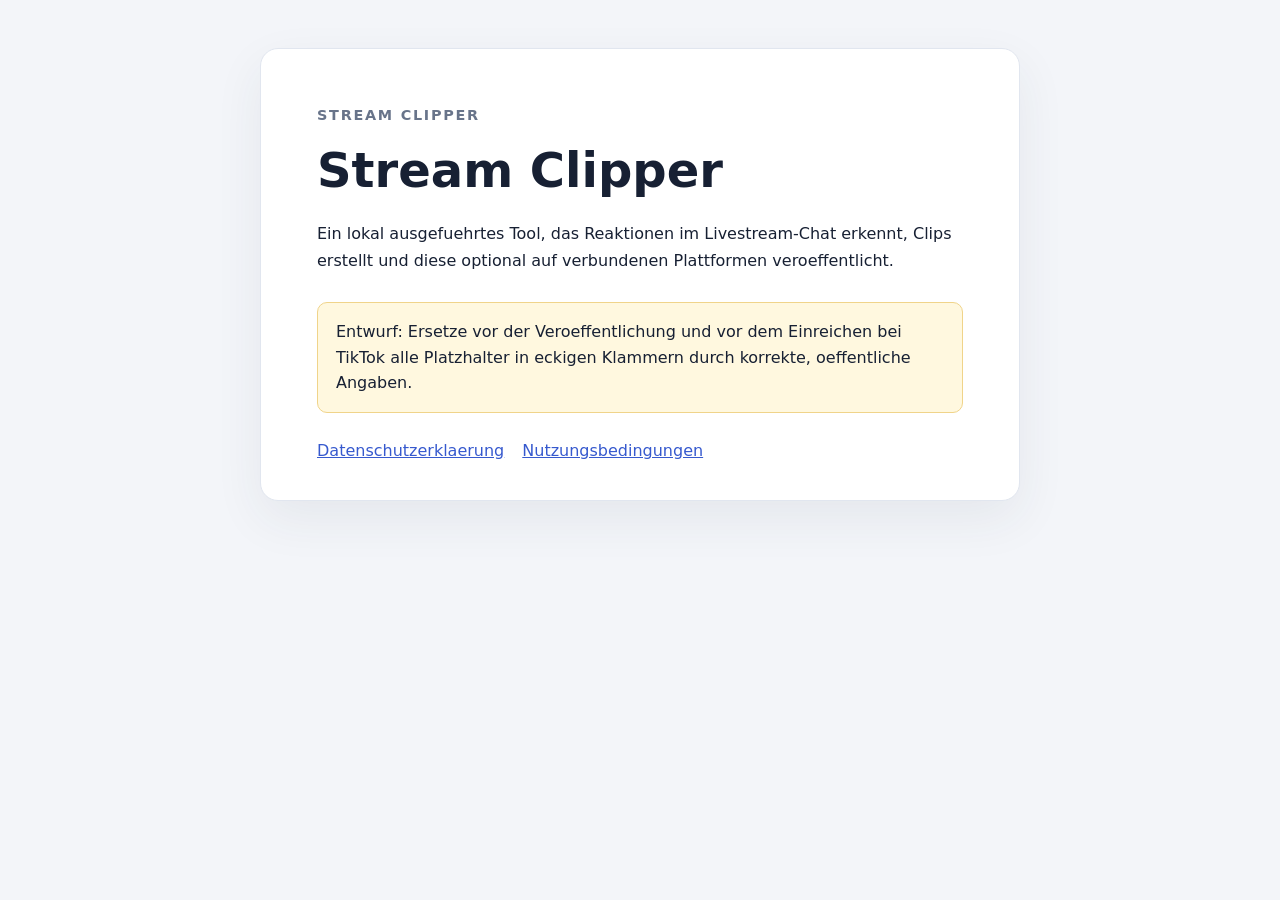
==== index.html @ a91fc9c5 "Add files via upload" ====
<!doctype html>
<html lang="de">
<head>
  <meta charset="utf-8">
  <meta name="viewport" content="width=device-width, initial-scale=1">
  <title>Stream Clipper</title>
  <link rel="stylesheet" href="style.css">
</head>
<body>
  <main>
    <p class="eyebrow">STREAM CLIPPER</p>
    <h1>Stream Clipper</h1>
    <p>Ein lokal ausgefuehrtes Tool, das Reaktionen im Livestream-Chat erkennt, Clips erstellt und diese optional auf verbundenen Plattformen veroeffentlicht.</p>
    <aside class="notice">
      Entwurf: Ersetze vor der Veroeffentlichung und vor dem Einreichen bei TikTok alle Platzhalter in eckigen Klammern durch korrekte, oeffentliche Angaben.
    </aside>
    <nav aria-label="Rechtliche Informationen">
      <a href="privacy.html">Datenschutzerklaerung</a>
      <a href="terms.html">Nutzungsbedingungen</a>
    </nav>
  </main>
</body>
</html>
---- style.css ----
:root {
  color-scheme: light;
  font-family: system-ui, -apple-system, "Segoe UI", sans-serif;
  color: #172033;
  background: #f3f5f9;
  font-synthesis: none;
  text-rendering: optimizeLegibility;
}

* {
  box-sizing: border-box;
}

body {
  margin: 0;
  padding: 48px 20px;
}

main {
  width: min(100%, 760px);
  margin: 0 auto;
  padding: 40px clamp(22px, 6vw, 56px);
  border: 1px solid #e1e6ef;
  border-radius: 18px;
  background: #fff;
  box-shadow: 0 18px 50px #26334b12;
}

h1,
h2 {
  line-height: 1.2;
}

h1 {
  margin: 12px 0 20px;
  font-size: clamp(2rem, 6vw, 3rem);
}

h2 {
  margin-top: 32px;
  font-size: 1.2rem;
}

p,
li {
  line-height: 1.7;
}

a {
  color: #3659ce;
}

.eyebrow,
.updated {
  color: #68748a;
  font-size: 0.9rem;
}

.eyebrow {
  font-weight: 700;
  letter-spacing: 0.12em;
}

.notice {
  margin: 28px 0;
  padding: 16px 18px;
  border: 1px solid #f0d48a;
  border-radius: 10px;
  background: #fff8df;
  line-height: 1.6;
}

nav {
  display: flex;
  flex-wrap: wrap;
  gap: 18px;
}
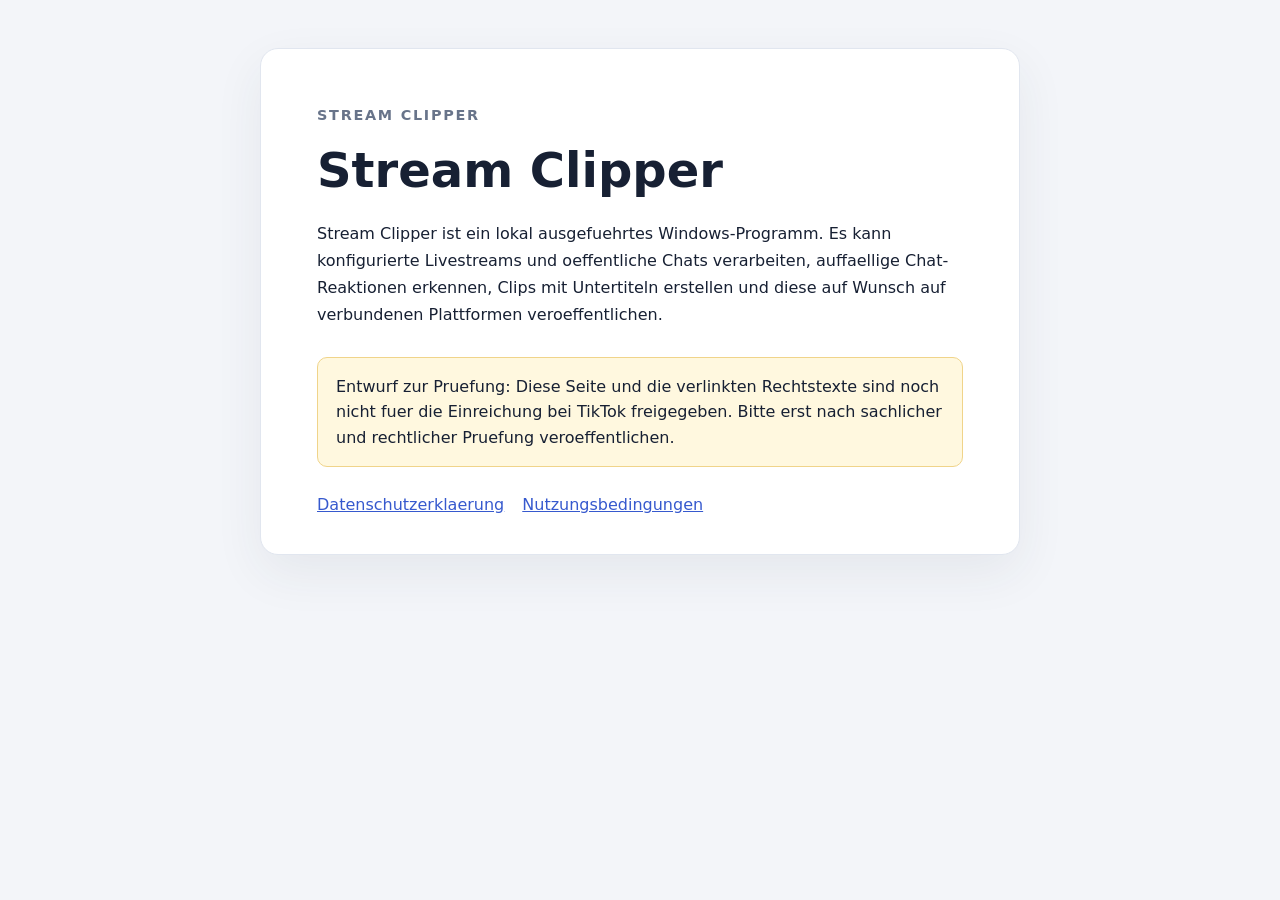
==== commit 4369a206: "Update homepage with revised description" ====
--- a/index.html
+++ b/index.html
@@ -10,9 +10,9 @@
   <main>
     <p class="eyebrow">STREAM CLIPPER</p>
     <h1>Stream Clipper</h1>
-    <p>Ein lokal ausgefuehrtes Tool, das Reaktionen im Livestream-Chat erkennt, Clips erstellt und diese optional auf verbundenen Plattformen veroeffentlicht.</p>
+    <p>Stream Clipper ist ein lokal ausgefuehrtes Windows-Programm. Es kann konfigurierte Livestreams und oeffentliche Chats verarbeiten, auffaellige Chat-Reaktionen erkennen, Clips mit Untertiteln erstellen und diese auf Wunsch auf verbundenen Plattformen veroeffentlichen.</p>
     <aside class="notice">
-      Entwurf: Ersetze vor der Veroeffentlichung und vor dem Einreichen bei TikTok alle Platzhalter in eckigen Klammern durch korrekte, oeffentliche Angaben.
+      Entwurf zur Pruefung: Diese Seite und die verlinkten Rechtstexte sind noch nicht fuer die Einreichung bei TikTok freigegeben. Bitte erst nach sachlicher und rechtlicher Pruefung veroeffentlichen.
     </aside>
     <nav aria-label="Rechtliche Informationen">
       <a href="privacy.html">Datenschutzerklaerung</a>
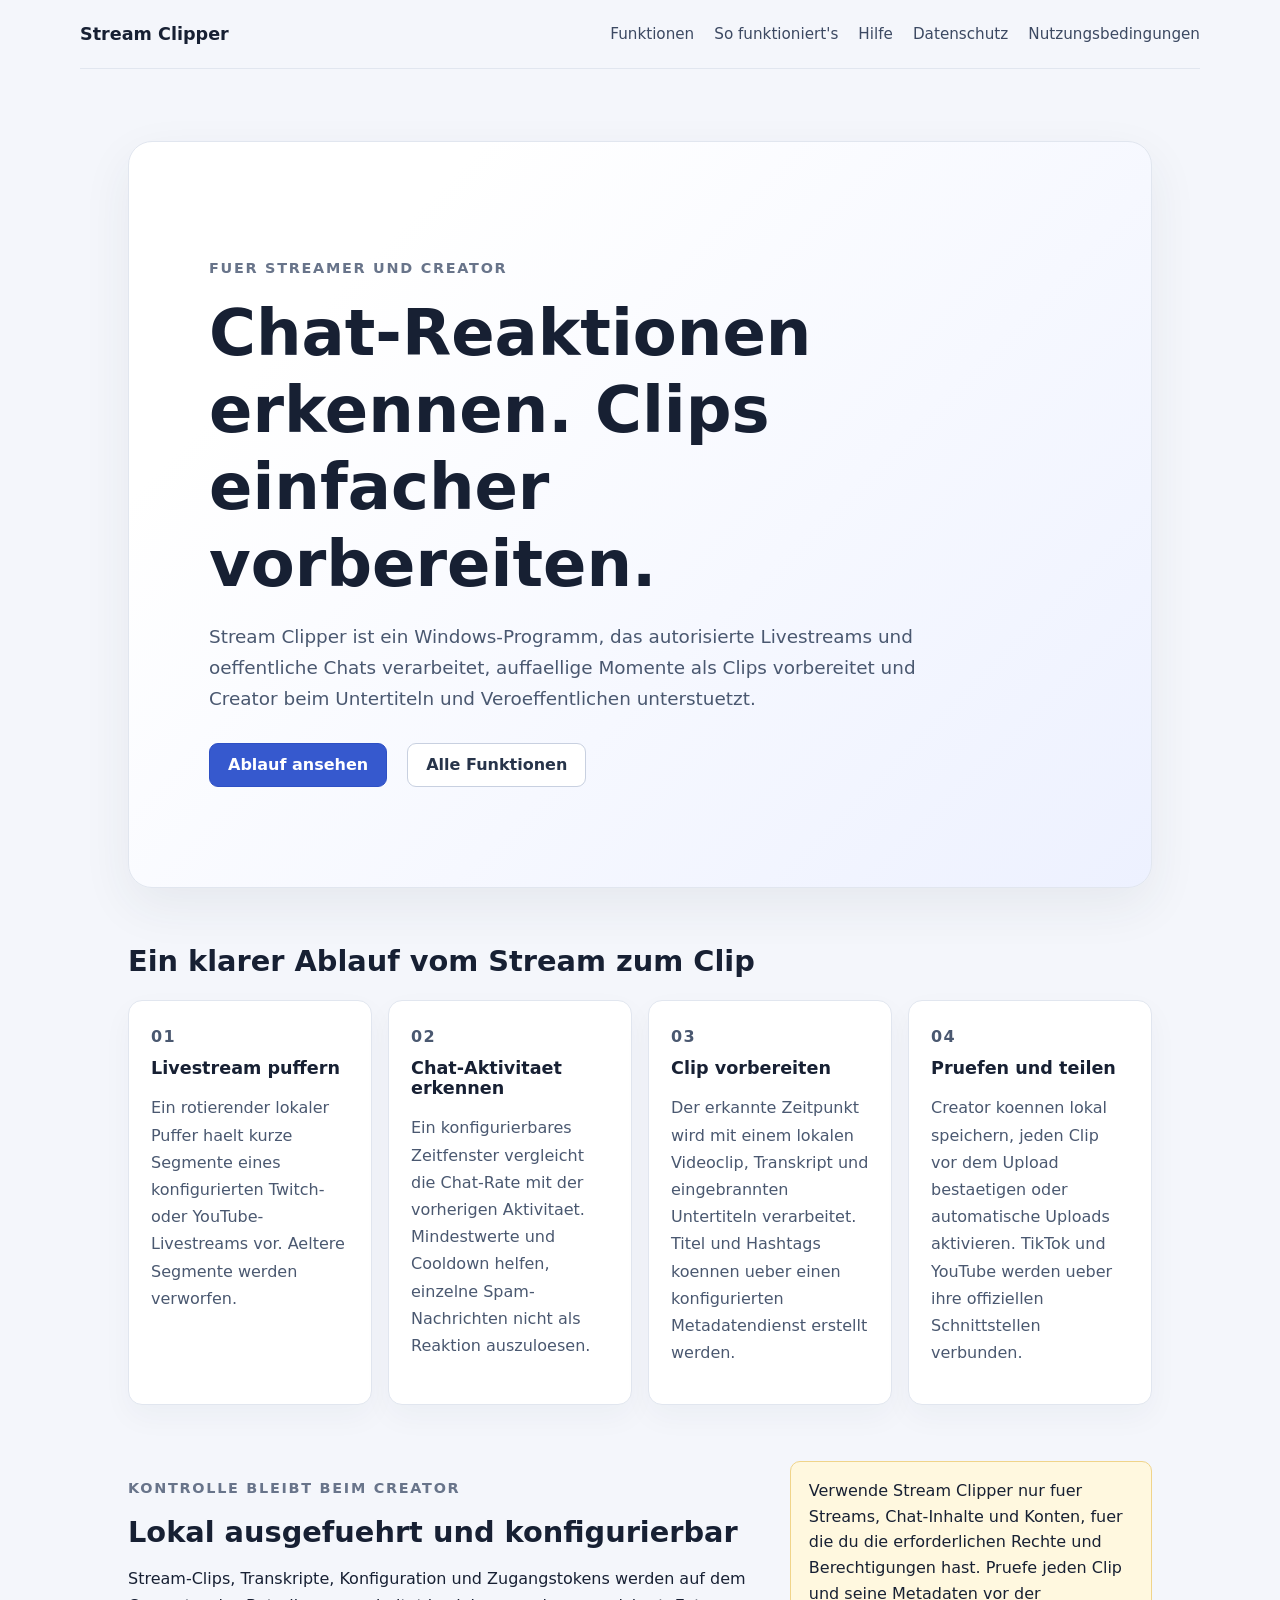
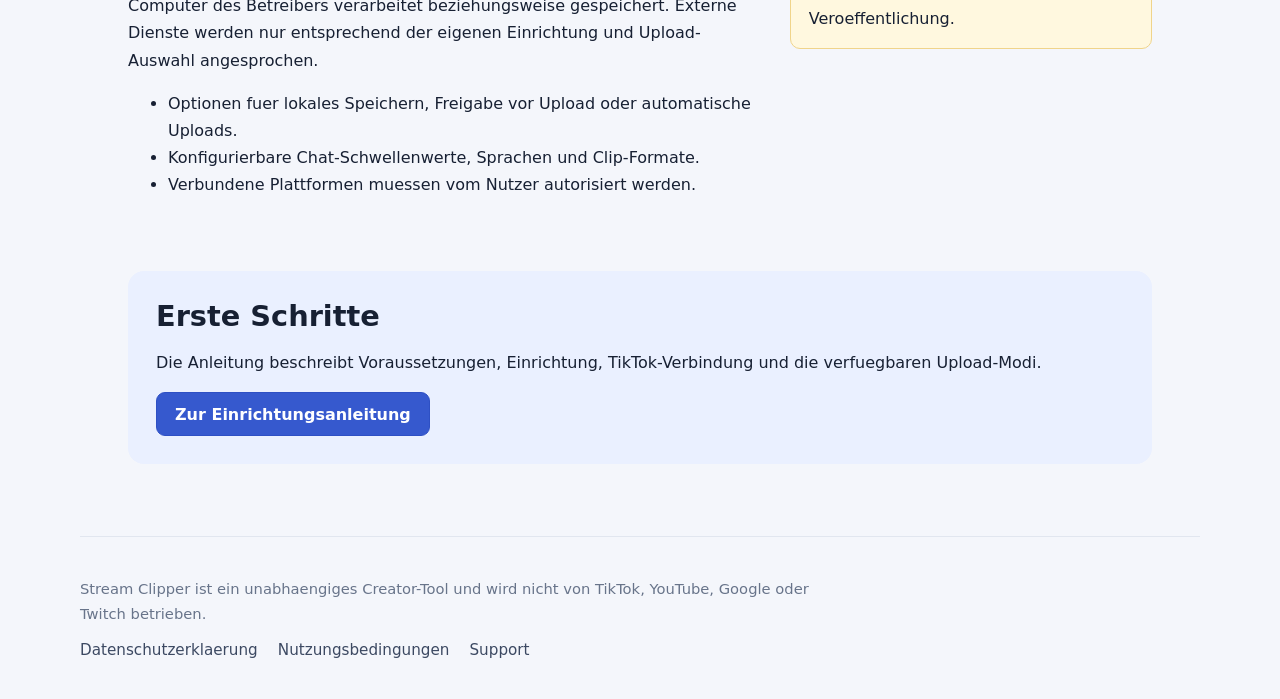
==== commit 979fde46: "Expand Stream Clipper public product website Add feature, setup, and support pages; refresh the home" ====
--- a/index.html
+++ b/index.html
@@ -3,21 +3,87 @@
 <head>
   <meta charset="utf-8">
   <meta name="viewport" content="width=device-width, initial-scale=1">
-  <title>Stream Clipper</title>
+  <meta name="description" content="Stream Clipper erkennt Chat-Reaktionen in autorisierten Livestreams und bereitet untertitelte Clips fuer Creator vor.">
+  <title>Stream Clipper - Clips aus Livestream-Momenten</title>
   <link rel="stylesheet" href="style.css">
 </head>
 <body>
-  <main>
-    <p class="eyebrow">STREAM CLIPPER</p>
-    <h1>Stream Clipper</h1>
-    <p>Stream Clipper ist ein lokal ausgefuehrtes Windows-Programm. Es kann konfigurierte Livestreams und oeffentliche Chats verarbeiten, auffaellige Chat-Reaktionen erkennen, Clips mit Untertiteln erstellen und diese auf Wunsch auf verbundenen Plattformen veroeffentlichen.</p>
-    <aside class="notice">
-      Entwurf zur Pruefung: Diese Seite und die verlinkten Rechtstexte sind noch nicht fuer die Einreichung bei TikTok freigegeben. Bitte erst nach sachlicher und rechtlicher Pruefung veroeffentlichen.
-    </aside>
+  <header class="site-header">
+    <a class="brand" href="index.html">Stream Clipper</a>
+    <nav aria-label="Hauptnavigation">
+      <a href="features.html">Funktionen</a>
+      <a href="how-it-works.html">So funktioniert's</a>
+      <a href="support.html">Hilfe</a>
+      <a href="privacy.html">Datenschutz</a>
+      <a href="terms.html">Nutzungsbedingungen</a>
+    </nav>
+  </header>
+  <main class="site-main">
+    <section class="hero">
+      <p class="eyebrow">FUER STREAMER UND CREATOR</p>
+      <h1>Chat-Reaktionen erkennen. Clips einfacher vorbereiten.</h1>
+      <p class="lead">Stream Clipper ist ein Windows-Programm, das autorisierte Livestreams und oeffentliche Chats verarbeitet, auffaellige Momente als Clips vorbereitet und Creator beim Untertiteln und Veroeffentlichen unterstuetzt.</p>
+      <div class="actions">
+        <a class="button" href="how-it-works.html">Ablauf ansehen</a>
+        <a class="button secondary" href="features.html">Alle Funktionen</a>
+      </div>
+    </section>
+
+    <section aria-labelledby="overview-title">
+      <h2 id="overview-title">Ein klarer Ablauf vom Stream zum Clip</h2>
+      <div class="card-grid">
+        <article class="card">
+          <p class="step">01</p>
+          <h3>Livestream puffern</h3>
+          <p>Ein rotierender lokaler Puffer haelt kurze Segmente eines konfigurierten Twitch- oder YouTube-Livestreams vor. Aeltere Segmente werden verworfen.</p>
+        </article>
+        <article class="card">
+          <p class="step">02</p>
+          <h3>Chat-Aktivitaet erkennen</h3>
+          <p>Ein konfigurierbares Zeitfenster vergleicht die Chat-Rate mit der vorherigen Aktivitaet. Mindestwerte und Cooldown helfen, einzelne Spam-Nachrichten nicht als Reaktion auszuloesen.</p>
+        </article>
+        <article class="card">
+          <p class="step">03</p>
+          <h3>Clip vorbereiten</h3>
+          <p>Der erkannte Zeitpunkt wird mit einem lokalen Videoclip, Transkript und eingebrannten Untertiteln verarbeitet. Titel und Hashtags koennen ueber einen konfigurierten Metadatendienst erstellt werden.</p>
+        </article>
+        <article class="card">
+          <p class="step">04</p>
+          <h3>Pruefen und teilen</h3>
+          <p>Creator koennen lokal speichern, jeden Clip vor dem Upload bestaetigen oder automatische Uploads aktivieren. TikTok und YouTube werden ueber ihre offiziellen Schnittstellen verbunden.</p>
+        </article>
+      </div>
+    </section>
+
+    <section class="split-section" aria-labelledby="control-title">
+      <div>
+        <p class="eyebrow">KONTROLLE BLEIBT BEIM CREATOR</p>
+        <h2 id="control-title">Lokal ausgefuehrt und konfigurierbar</h2>
+        <p>Stream-Clips, Transkripte, Konfiguration und Zugangstokens werden auf dem Computer des Betreibers verarbeitet beziehungsweise gespeichert. Externe Dienste werden nur entsprechend der eigenen Einrichtung und Upload-Auswahl angesprochen.</p>
+        <ul>
+          <li>Optionen fuer lokales Speichern, Freigabe vor Upload oder automatische Uploads.</li>
+          <li>Konfigurierbare Chat-Schwellenwerte, Sprachen und Clip-Formate.</li>
+          <li>Verbundene Plattformen muessen vom Nutzer autorisiert werden.</li>
+        </ul>
+      </div>
+      <aside class="notice">
+        Verwende Stream Clipper nur fuer Streams, Chat-Inhalte und Konten, fuer die du die erforderlichen Rechte und Berechtigungen hast. Pruefe jeden Clip und seine Metadaten vor der Veroeffentlichung.
+      </aside>
+    </section>
+
+    <section class="cta" aria-labelledby="start-title">
+      <h2 id="start-title">Erste Schritte</h2>
+      <p>Die Anleitung beschreibt Voraussetzungen, Einrichtung, TikTok-Verbindung und die verfuegbaren Upload-Modi.</p>
+      <a class="button" href="how-it-works.html">Zur Einrichtungsanleitung</a>
+    </section>
+  </main>
+  <footer class="site-footer">
+    <p>Stream Clipper ist ein unabhaengiges Creator-Tool und wird nicht von TikTok, YouTube, Google oder Twitch betrieben.</p>
     <nav aria-label="Rechtliche Informationen">
       <a href="privacy.html">Datenschutzerklaerung</a>
       <a href="terms.html">Nutzungsbedingungen</a>
+      <a href="support.html">Support</a>
     </nav>
-  </main>
+  </footer>
 </body>
 </html>
--- a/style.css
+++ b/style.css
@@ -2,7 +2,7 @@
   color-scheme: light;
   font-family: system-ui, -apple-system, "Segoe UI", sans-serif;
   color: #172033;
-  background: #f3f5f9;
+  background: #f4f6fb;
   font-synthesis: none;
   text-rendering: optimizeLegibility;
 }
@@ -13,17 +13,13 @@
 
 body {
   margin: 0;
-  padding: 48px 20px;
+  padding: 0 20px;
 }
 
 main {
-  width: min(100%, 760px);
+  width: min(100%, 1024px);
   margin: 0 auto;
-  padding: 40px clamp(22px, 6vw, 56px);
-  border: 1px solid #e1e6ef;
-  border-radius: 18px;
-  background: #fff;
-  box-shadow: 0 18px 50px #26334b12;
+  padding: 40px 0 72px;
 }
 
 h1,
@@ -32,13 +28,18 @@
 }
 
 h1 {
-  margin: 12px 0 20px;
-  font-size: clamp(2rem, 6vw, 3rem);
+  margin: 12px 0 18px;
+  font-size: clamp(2.2rem, 6vw, 4rem);
 }
 
 h2 {
-  margin-top: 32px;
-  font-size: 1.2rem;
+  margin: 0 0 14px;
+  font-size: clamp(1.35rem, 3vw, 1.8rem);
+}
+
+h3 {
+  margin: 8px 0;
+  font-size: 1.1rem;
 }
 
 p,
@@ -70,8 +71,246 @@
   line-height: 1.6;
 }
 
-nav {
+.site-header,
+.site-footer {
+  width: min(100%, 1120px);
+  margin: 0 auto;
+}
+
+.site-header {
+  display: flex;
+  align-items: center;
+  justify-content: space-between;
+  gap: 24px;
+  padding: 24px 0;
+  border-bottom: 1px solid #e1e6ef;
+}
+
+.brand {
+  color: #172033;
+  font-size: 1.1rem;
+  font-weight: 800;
+  text-decoration: none;
+  white-space: nowrap;
+}
+
+.site-header nav,
+.site-footer nav,
+.actions {
   display: flex;
   flex-wrap: wrap;
-  gap: 18px;
-}
+  align-items: center;
+  gap: 12px 20px;
+}
+
+.site-header nav a,
+.site-footer nav a {
+  color: #3c4962;
+  font-size: 0.95rem;
+  text-decoration: none;
+}
+
+.site-header nav a:hover,
+.site-footer nav a:hover {
+  color: #2447bd;
+  text-decoration: underline;
+}
+
+.site-header nav a[aria-current="page"] {
+  color: #2447bd;
+  font-weight: 700;
+}
+
+.hero {
+  padding: clamp(48px, 9vw, 100px) clamp(24px, 7vw, 80px);
+  border: 1px solid #e1e6ef;
+  border-radius: 24px;
+  background: linear-gradient(135deg, #fff 20%, #edf1ff 100%);
+  box-shadow: 0 18px 50px #26334b12;
+}
+
+.hero h1 {
+  max-width: 760px;
+}
+
+.lead {
+  max-width: 760px;
+  color: #4a5870;
+  font-size: 1.15rem;
+}
+
+.actions {
+  margin-top: 28px;
+}
+
+.button {
+  display: inline-flex;
+  align-items: center;
+  justify-content: center;
+  min-height: 44px;
+  padding: 10px 18px;
+  border: 1px solid #2e50c4;
+  border-radius: 9px;
+  background: #3659ce;
+  color: #fff;
+  font-weight: 700;
+  text-decoration: none;
+}
+
+.button:hover {
+  background: #2948b2;
+  color: #fff;
+}
+
+.button.secondary {
+  border-color: #c8d0e0;
+  background: #fff;
+  color: #27344a;
+}
+
+.button.secondary:hover {
+  background: #f4f6fb;
+}
+
+.site-main > section {
+  margin-top: 56px;
+}
+
+.site-main > .hero {
+  margin-top: 32px;
+}
+
+.card-grid {
+  display: grid;
+  grid-template-columns: repeat(auto-fit, minmax(220px, 1fr));
+  gap: 16px;
+  margin-top: 22px;
+}
+
+.card,
+.content-panel,
+.feature-list article,
+.faq-list details {
+  padding: 22px;
+  border: 1px solid #e1e6ef;
+  border-radius: 14px;
+  background: #fff;
+  box-shadow: 0 12px 30px #26334b0a;
+}
+
+.card p,
+.feature-list p,
+.content-panel p {
+  color: #4a5870;
+}
+
+.step {
+  margin: 0;
+  color: #3659ce;
+  font-weight: 800;
+  letter-spacing: 0.08em;
+}
+
+.split-section {
+  display: grid;
+  grid-template-columns: minmax(0, 1.4fr) minmax(240px, 0.8fr);
+  gap: 28px;
+  align-items: start;
+}
+
+.split-section .notice {
+  margin-top: 0;
+}
+
+.page-heading {
+  padding: 44px 0 12px;
+}
+
+.feature-list {
+  display: grid;
+  grid-template-columns: repeat(auto-fit, minmax(280px, 1fr));
+  gap: 16px;
+}
+
+.feature-list article h2 {
+  font-size: 1.25rem;
+}
+
+.content-panel {
+  margin-top: 18px;
+}
+
+.numbered-list {
+  padding-left: 24px;
+}
+
+.numbered-list li {
+  padding: 8px 0;
+}
+
+code {
+  padding: 2px 6px;
+  border-radius: 5px;
+  background: #eef1f7;
+  color: #25314a;
+  font-family: ui-monospace, SFMono-Regular, Consolas, monospace;
+}
+
+.faq-list {
+  display: grid;
+  gap: 12px;
+}
+
+.faq-list details {
+  padding: 18px 22px;
+}
+
+.faq-list summary {
+  cursor: pointer;
+  font-weight: 700;
+}
+
+.faq-list details p {
+  margin-bottom: 0;
+  color: #4a5870;
+}
+
+.cta {
+  padding: 28px;
+  border-radius: 16px;
+  background: #eaf0ff;
+}
+
+.site-footer {
+  padding: 24px 0 40px;
+  border-top: 1px solid #e1e6ef;
+  color: #68748a;
+}
+
+.site-footer p {
+  max-width: 740px;
+  font-size: 0.92rem;
+}
+
+@media (max-width: 760px) {
+  body {
+    padding: 0 16px;
+  }
+
+  .site-header {
+    align-items: flex-start;
+    flex-direction: column;
+  }
+
+  .site-header nav {
+    gap: 10px 16px;
+  }
+
+  .split-section {
+    grid-template-columns: 1fr;
+  }
+
+  .split-section .notice {
+    margin-top: 0;
+  }
+}
